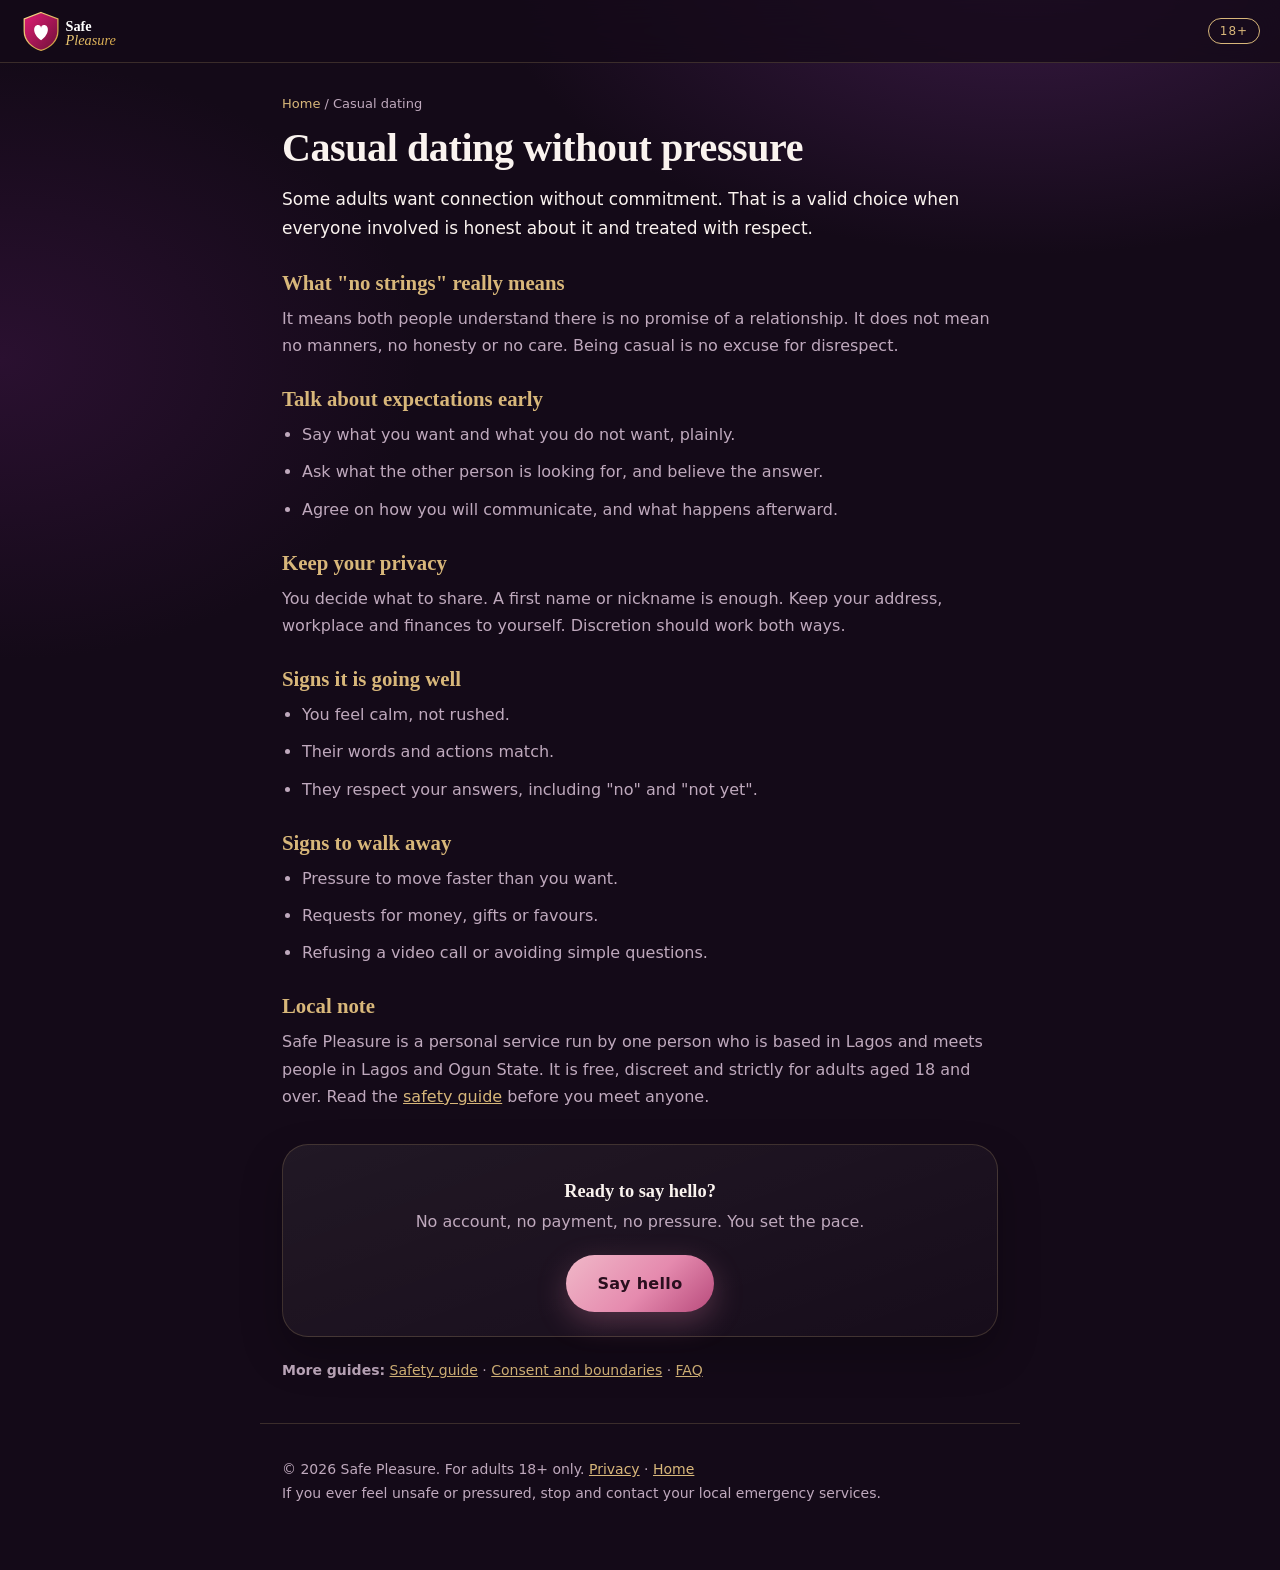
==== casual-dating-without-pressure.html @ 087320a8 "Add guide pages, FAQ and updated sitemap" ====
<!doctype html>
<html lang="en">
<head>
<meta charset="utf-8">
<meta name="viewport" content="width=device-width,initial-scale=1,viewport-fit=cover">
<title>Casual Dating Without Pressure | Safe Pleasure</title>
<meta name="description" content="What no-strings, casual dating honestly means for adult women, how to talk about expectations, and how to keep it respectful in Lagos and Ogun State.">
<meta name="theme-color" content="#140a18">
<link rel="canonical" href="https://safepleasure.com.ng/casual-dating-without-pressure.html">
<link rel="manifest" href="manifest.webmanifest">
<link rel="icon" href="icon.svg" type="image/svg+xml">
<link rel="apple-touch-icon" href="icon-192.png">
<link rel="stylesheet" href="style.css">
</head>
<body class="page">
<div class="appbar"><a href="index.html"><img src="logo.svg" alt="Safe Pleasure"></a><div class="right"><span class="badge">18+</span></div></div>
<main class="article">
<nav class="crumb"><a href="index.html">Home</a> / Casual dating</nav>
<h1>Casual dating without pressure</h1>
<p class="lead">Some adults want connection without commitment. That is a valid choice when everyone involved is honest about it and treated with respect.</p>
<h2>What "no strings" really means</h2>
<p>It means both people understand there is no promise of a relationship. It does not mean no manners, no honesty or no care. Being casual is no excuse for disrespect.</p>
<h2>Talk about expectations early</h2>
<ul>
<li>Say what you want and what you do not want, plainly.</li>
<li>Ask what the other person is looking for, and believe the answer.</li>
<li>Agree on how you will communicate, and what happens afterward.</li>
</ul>
<h2>Keep your privacy</h2>
<p>You decide what to share. A first name or nickname is enough. Keep your address, workplace and finances to yourself. Discretion should work both ways.</p>
<h2>Signs it is going well</h2>
<ul>
<li>You feel calm, not rushed.</li>
<li>Their words and actions match.</li>
<li>They respect your answers, including "no" and "not yet".</li>
</ul>
<h2>Signs to walk away</h2>
<ul>
<li>Pressure to move faster than you want.</li>
<li>Requests for money, gifts or favours.</li>
<li>Refusing a video call or avoiding simple questions.</li>
</ul>
<h2>Local note</h2>
<p>Safe Pleasure is a personal service run by one person who is based in Lagos and meets people in Lagos and Ogun State. It is free, discreet and strictly for adults aged 18 and over. Read the <a href="safety-guide.html">safety guide</a> before you meet anyone.</p>
<div class="cta card"><h3>Ready to say hello?</h3><p>No account, no payment, no pressure. You set the pace.</p><a class="btn" href="index.html#apply">Say hello</a></div>
<p class="more"><strong>More guides:</strong> <a href="safety-guide.html">Safety guide</a> &middot; <a href="consent-and-boundaries.html">Consent and boundaries</a> &middot; <a href="faq.html">FAQ</a></p>
</main>
<footer>
<p>&copy; 2026 Safe Pleasure. For adults 18+ only. <a href="privacy.html">Privacy</a> &middot; <a href="index.html">Home</a></p>
<p>If you ever feel unsafe or pressured, stop and contact your local emergency services.</p>
</footer>
</body>
</html>
---- style.css ----
:root{--bg:#140a18;--bg2:#241130;--gold:#d8b77a;--blush:#f0b8c8;--rose:#e58aae;--rose2:#b84b7c;--txt:#faf3ef;--mut:#bfa9bd;--line:rgba(216,183,122,.2)}
*{box-sizing:border-box;margin:0;-webkit-tap-highlight-color:transparent}
[hidden]{display:none!important}
html{scroll-behavior:smooth;scroll-padding-top:78px}
body{font:16px/1.7 system-ui,-apple-system,"Segoe UI",sans-serif;background:radial-gradient(900px 500px at 80% -5%,#3a1a45,transparent 60%),radial-gradient(700px 500px at 0% 40%,#2a1030,transparent 60%),var(--bg);background-attachment:fixed;color:var(--txt);padding-bottom:calc(92px + env(safe-area-inset-bottom));min-height:100vh}
body.locked{overflow:hidden}
a{color:var(--gold)}
::selection{background:var(--rose2);color:#fff}

/* splash */
#splash{position:fixed;inset:0;z-index:120;display:flex;align-items:center;justify-content:center;background:radial-gradient(800px 600px at 50% 38%,#3d1b48,#140a18 70%);transition:opacity .8s ease,visibility .8s}
#splash.out{opacity:0;visibility:hidden}
.sp-inner{text-align:center;padding:24px}
.sp-mark{width:120px;height:120px;overflow:visible;filter:drop-shadow(0 0 26px rgba(240,184,200,.4))}
.sp-shield{fill:rgba(229,138,174,.08);stroke:var(--gold);stroke-width:2.4;stroke-dasharray:310;stroke-dashoffset:310;animation:draw 1.5s ease forwards}
.sp-heart{fill:var(--blush);opacity:0;transform-box:fill-box;transform-origin:center;animation:pop .9s cubic-bezier(.2,.9,.3,1.3) .9s forwards,pulse 2.2s ease-in-out 1.9s infinite}
.sp-name{font:700 2.1rem Georgia,serif;margin-top:18px;opacity:0;animation:rise .9s ease 1.2s forwards}
.sp-name em{color:var(--gold)}
.sp-line{color:var(--mut);margin-top:10px;letter-spacing:.04em;opacity:0;animation:rise .9s ease 1.8s forwards}
@keyframes draw{to{stroke-dashoffset:0}}
@keyframes pop{from{opacity:0;transform:scale(.3)}to{opacity:1;transform:scale(1)}}
@keyframes pulse{50%{transform:scale(1.09)}}
@keyframes rise{from{opacity:0;transform:translateY(14px)}to{opacity:1;transform:none}}

/* app bar */
.appbar{position:sticky;top:0;z-index:40;display:flex;align-items:center;justify-content:space-between;gap:10px;padding:10px 20px;background:rgba(20,10,24,.78);backdrop-filter:blur(16px);-webkit-backdrop-filter:blur(16px);border-bottom:1px solid var(--line)}
.appbar img{height:42px;display:block}
.right{display:flex;align-items:center;gap:10px}
.badge{border:1px solid var(--gold);color:var(--gold);padding:2px 11px;border-radius:99px;font-size:12px;letter-spacing:.08em}
.mini{background:transparent;border:1px solid var(--blush);color:var(--blush);padding:5px 13px;border-radius:99px;font-size:13px;cursor:pointer}

/* layout */
main section,footer{max-width:760px;margin:auto;padding:34px 22px}
.eyebrow{display:block;color:var(--gold);font-size:12px;letter-spacing:.22em;text-transform:uppercase;margin-bottom:8px}
h1{font:700 clamp(2.3rem,9vw,3.6rem)/1.08 Georgia,serif;margin:12px 0 16px;letter-spacing:-.01em}
h1 em{font-style:italic;background:linear-gradient(120deg,var(--gold),var(--blush));-webkit-background-clip:text;background-clip:text;color:transparent}
h2{font:700 1.75rem/1.2 Georgia,serif;margin-bottom:18px}
.hero{padding-top:46px;min-height:78vh}
.hero .tag{color:var(--blush);font-size:12px;letter-spacing:.2em;text-transform:uppercase}
.hero p{color:var(--mut);max-width:520px;margin-bottom:28px;font-size:17px}
.hero>*{animation:rise .9s ease both}
.hero>*:nth-child(2){animation-delay:.12s}.hero>*:nth-child(3){animation-delay:.24s}.hero>*:nth-child(4){animation-delay:.36s}
.scroll-hint{margin-top:46px;width:22px;height:36px;border:1.5px solid var(--line);border-radius:12px;position:relative}
.scroll-hint span{position:absolute;left:50%;top:7px;width:3px;height:7px;margin-left:-1.5px;background:var(--gold);border-radius:2px;animation:dot 1.8s ease-in-out infinite}
@keyframes dot{0%{opacity:0;transform:translateY(0)}40%{opacity:1}100%{opacity:0;transform:translateY(12px)}}

/* buttons */
.btn{display:inline-block;background:linear-gradient(135deg,var(--blush),var(--rose) 55%,var(--rose2));color:#2a0f1e;border:0;padding:15px 32px;border-radius:99px;font-size:16px;font-weight:700;letter-spacing:.02em;cursor:pointer;text-decoration:none;box-shadow:0 10px 30px rgba(229,138,174,.28);transition:transform .2s,box-shadow .2s}
.btn:active{transform:scale(.97)}
.btn.alt{background:transparent;border:1px solid var(--mut);color:var(--txt);box-shadow:none}

/* cards */
.grid{display:grid;gap:16px;grid-template-columns:repeat(auto-fit,minmax(230px,1fr))}
.card{position:relative;background:linear-gradient(160deg,rgba(255,255,255,.06),rgba(255,255,255,.015));border:1px solid var(--line);border-radius:26px;padding:24px;box-shadow:0 18px 40px rgba(0,0,0,.25)}
.card h3{font:700 1.15rem Georgia,serif;margin:12px 0 6px}
.card p{color:var(--mut)}
.num{position:absolute;right:20px;top:16px;font:italic 1.6rem Georgia,serif;color:rgba(216,183,122,.35)}
.i{width:30px;height:30px;fill:none;stroke:var(--gold);stroke-width:1.5;stroke-linecap:round;stroke-linejoin:round}
.quote p{font:italic 1.15rem/1.7 Georgia,serif;color:var(--txt)}

/* scroll reveal */
.js .rv{opacity:0;transform:translateY(22px);transition:opacity .8s ease,transform .8s ease}
.js .rv.in{opacity:1;transform:none}

/* form */
form{display:grid;gap:16px}
label{font-size:13px;color:var(--mut);letter-spacing:.03em}
input,select,textarea{width:100%;padding:14px 16px;margin-top:5px;border-radius:16px;border:1px solid var(--line);background-color:rgba(255,255,255,.04);color:var(--txt);font:inherit}
select option{background:#241130;color:#fff}
input:focus,select:focus,textarea:focus{outline:none;border-color:var(--gold);box-shadow:0 0 0 3px rgba(216,183,122,.15)}
.chk{display:flex;gap:10px;align-items:flex-start;font-size:14px}.chk input{width:auto;margin-top:5px}
#formMsg{color:#ffa6c6;min-height:22px}
footer{color:var(--mut);font-size:14px;border-top:1px solid var(--line)}

/* tab bar */
.tabbar{position:fixed;left:12px;right:12px;bottom:calc(10px + env(safe-area-inset-bottom));z-index:50;display:flex;justify-content:space-around;background:rgba(28,14,34,.82);backdrop-filter:blur(18px);-webkit-backdrop-filter:blur(18px);border:1px solid var(--line);border-radius:26px;padding:8px 4px;box-shadow:0 14px 40px rgba(0,0,0,.45)}
.tabbar a{flex:1;text-align:center;font-size:11px;letter-spacing:.06em;color:var(--mut);text-decoration:none;padding:4px 0;transition:color .2s}
.tabbar .ti{display:block;margin:0 auto 2px;width:22px;height:22px;fill:none;stroke:currentColor;stroke-width:1.6;stroke-linecap:round;stroke-linejoin:round}
.tabbar a.on{color:var(--gold)}

/* age gate */
#gate{position:fixed;inset:0;z-index:99;background:rgba(14,6,18,.94);backdrop-filter:blur(8px);-webkit-backdrop-filter:blur(8px);display:flex;align-items:center;justify-content:center;padding:20px}
#gate .box{max-width:440px;text-align:center;background:linear-gradient(160deg,#2c1736,#1b0e22);border:1px solid var(--gold);border-radius:30px;padding:34px 28px;animation:rise .8s ease both}
#gate img{height:66px;margin-bottom:12px}
#gate h2{margin-bottom:8px}
#gate p{color:var(--mut);margin:10px 0 24px}
#gate .row{display:flex;gap:10px;justify-content:center;flex-wrap:wrap}

@media (prefers-reduced-motion:reduce){html{scroll-behavior:auto}.hero>*,.sp-name,.sp-line,.sp-shield,.sp-heart,#gate .box{animation-duration:.01s;animation-delay:0s}.sp-shield{stroke-dashoffset:0}.js .rv{opacity:1;transform:none;transition:none}.scroll-hint span{animation:none}}
#splash{animation:splashOut .8s ease 3.6s forwards}
@keyframes splashOut{to{opacity:0;visibility:hidden;pointer-events:none}}
#installBar{position:fixed;left:12px;right:12px;bottom:calc(88px + env(safe-area-inset-bottom));z-index:60;display:flex;align-items:center;gap:12px;padding:12px 14px;background:linear-gradient(160deg,#33193f,#1f0f27);border:1px solid var(--gold);border-radius:22px;box-shadow:0 14px 40px rgba(0,0,0,.5);animation:rise .6s ease both}
#installBar img{border-radius:10px;flex:none}
#installBar p{flex:1;font-size:13px;line-height:1.4;color:var(--txt)}
#installBar .btn{padding:10px 20px;font-size:14px;flex:none}
#installBar .x{background:none;border:0;color:var(--mut);font-size:24px;line-height:1;cursor:pointer;padding:0 4px}
.sp-shield{fill:url(#spg);stroke:#e8c36a}
.sp-heart{fill:#fff}

.about{display:flex;gap:20px;align-items:flex-start;flex-wrap:wrap}
.portrait{flex:0 0 190px;max-width:100%}
.portrait img{width:100%;aspect-ratio:4/5;object-fit:cover;object-position:top;border-radius:24px;border:1px solid var(--gold);box-shadow:0 14px 36px rgba(0,0,0,.4);display:block}
.about-text{flex:1;min-width:230px}
.about-text p{color:var(--mut);margin-bottom:12px}
.about-text .vc{color:var(--txt);border-left:2px solid var(--gold);padding-left:12px}
.check{list-style:none;padding:0;display:grid;gap:10px}
.check li{padding:13px 16px 13px 44px;position:relative;background:rgba(255,255,255,.04);border:1px solid var(--line);border-radius:16px;color:var(--txt)}
.check li::before{content:"";position:absolute;left:16px;top:50%;width:12px;height:7px;margin-top:-6px;border-left:2px solid var(--gold);border-bottom:2px solid var(--gold);transform:rotate(-45deg)}
.faq details{background:rgba(255,255,255,.04);border:1px solid var(--line);border-radius:16px;padding:14px 16px;margin-bottom:10px}
.faq summary{cursor:pointer;font-weight:600;list-style:none}
.faq summary::-webkit-details-marker{display:none}
.faq summary::after{content:"+";float:right;color:var(--gold);font-size:20px;line-height:1}
.faq details[open] summary::after{content:"\2212"}
.faq p{color:var(--mut);margin-top:10px}
.article{max-width:760px;margin:auto;padding:30px 22px}
.article h1{font:700 clamp(1.8rem,7vw,2.5rem)/1.15 Georgia,serif;margin:10px 0 14px}
.article h2{font:700 1.3rem Georgia,serif;color:var(--gold);margin:28px 0 10px}
.article p,.article li{color:var(--mut);margin-bottom:10px}
.article .lead{color:var(--txt);font-size:17px}
.article ul{padding-left:20px}
.article li strong{color:var(--txt)}
.crumb{font-size:13px;color:var(--mut)}
.crumb a{color:var(--gold);text-decoration:none}
.article .cta{margin-top:34px;text-align:center}
.article .cta .btn{margin-top:10px}
.more{margin-top:22px;font-size:14px}
.more a,.flinks a{color:var(--gold)}
.flinks{margin-bottom:8px}
body.page{padding-bottom:30px}
.guide-links{display:grid;gap:10px}
.guide-links a{display:block;padding:14px 18px;background:rgba(255,255,255,.04);border:1px solid var(--line);border-radius:16px;color:var(--txt);text-decoration:none}
.guide-links a span{display:block;color:var(--mut);font-size:14px}
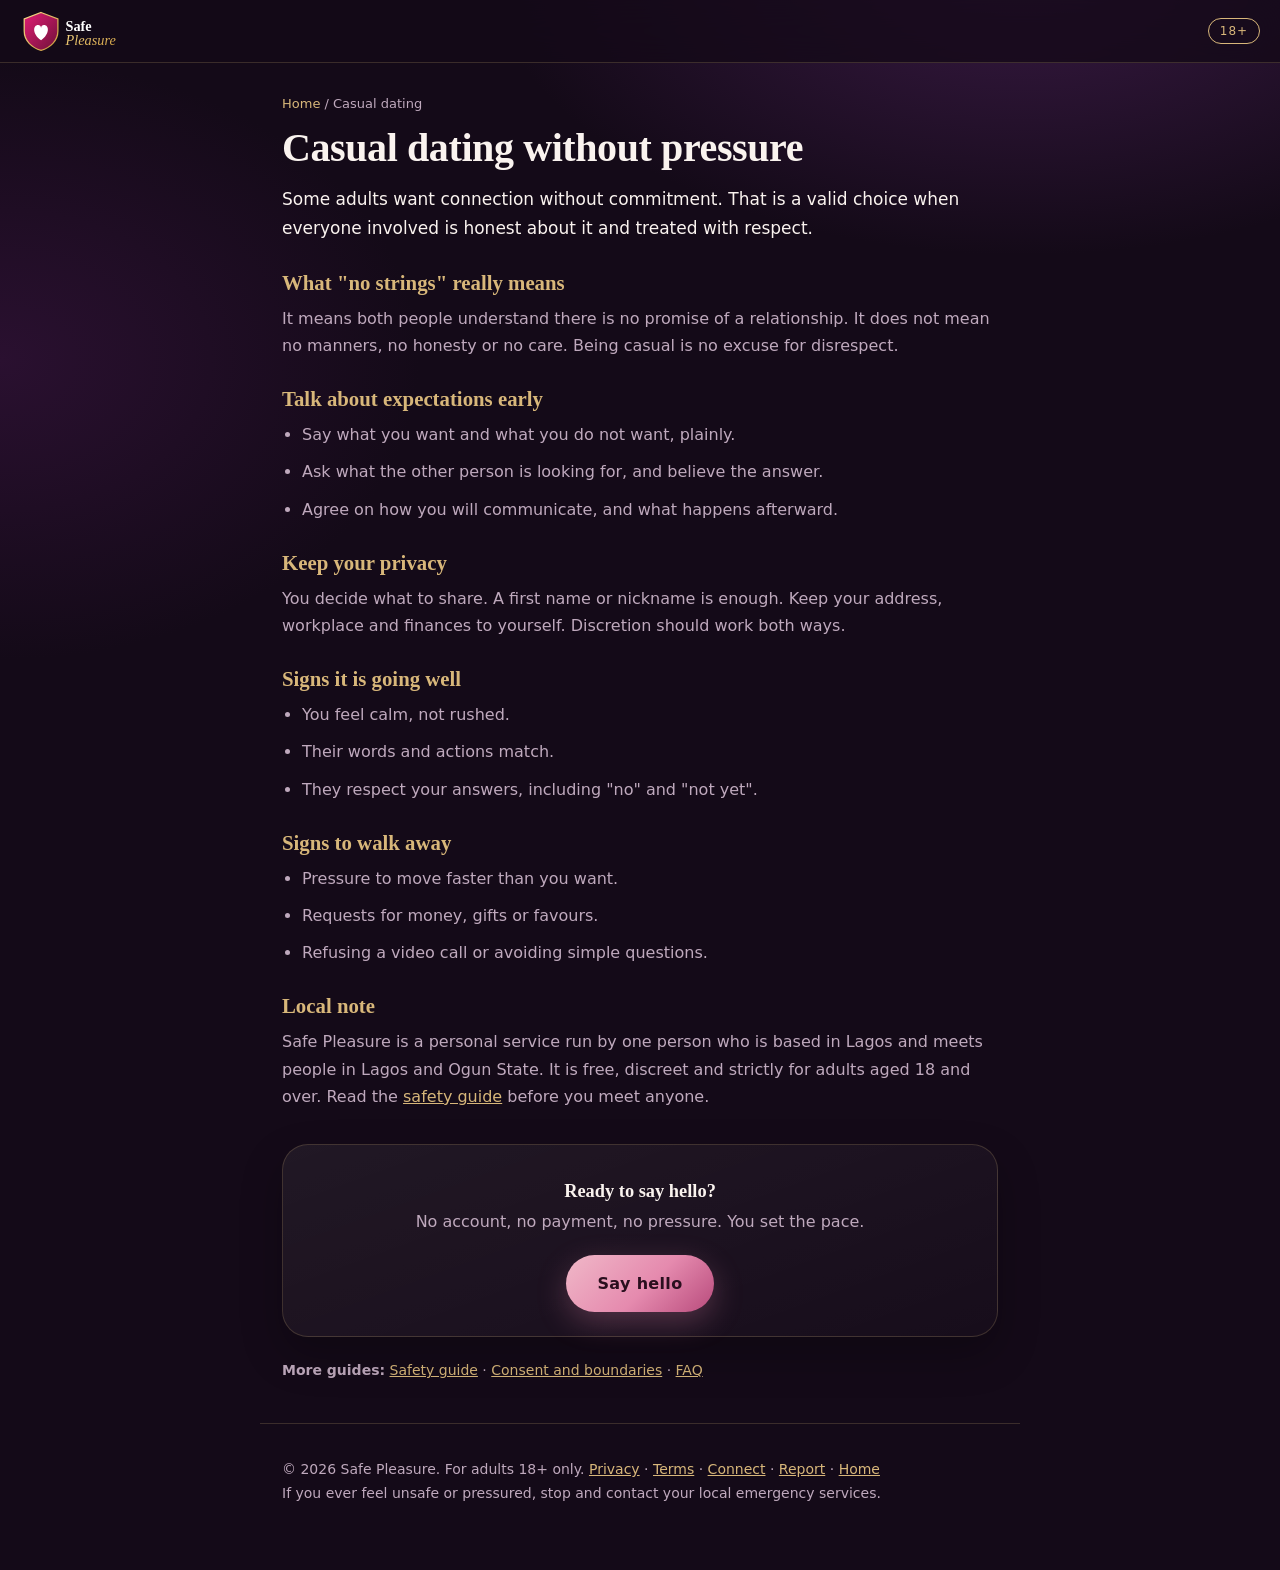
==== commit 31399361: "Switch contact to SimpleX, add terms/report/connect, tighten privacy" ====
--- a/casual-dating-without-pressure.html
+++ b/casual-dating-without-pressure.html
@@ -1,7 +1,7 @@
 <!doctype html>
 <html lang="en">
 <head>
-<meta charset="utf-8">
+<meta charset="utf-8"><meta http-equiv="Content-Security-Policy" content="default-src 'self'; script-src 'self'; style-src 'self'; img-src 'self' data:; manifest-src 'self'; connect-src 'self'; object-src 'none'; base-uri 'none'; form-action 'none'"><meta name="referrer" content="no-referrer">
 <meta name="viewport" content="width=device-width,initial-scale=1,viewport-fit=cover">
 <title>Casual Dating Without Pressure | Safe Pleasure</title>
 <meta name="description" content="What no-strings, casual dating honestly means for adult women, how to talk about expectations, and how to keep it respectful in Lagos and Ogun State.">
@@ -46,7 +46,7 @@
 <p class="more"><strong>More guides:</strong> <a href="safety-guide.html">Safety guide</a> &middot; <a href="consent-and-boundaries.html">Consent and boundaries</a> &middot; <a href="faq.html">FAQ</a></p>
 </main>
 <footer>
-<p>&copy; 2026 Safe Pleasure. For adults 18+ only. <a href="privacy.html">Privacy</a> &middot; <a href="index.html">Home</a></p>
+<p>&copy; 2026 Safe Pleasure. For adults 18+ only. <a href="privacy.html">Privacy</a> &middot; <a href="terms.html">Terms</a> &middot; <a href="connect.html">Connect</a> &middot; <a href="report.html">Report</a> &middot; <a href="index.html">Home</a></p>
 <p>If you ever feel unsafe or pressured, stop and contact your local emergency services.</p>
 </footer>
 </body>
--- a/style.css
+++ b/style.css
@@ -35,7 +35,7 @@
 h1{font:700 clamp(2.3rem,9vw,3.6rem)/1.08 Georgia,serif;margin:12px 0 16px;letter-spacing:-.01em}
 h1 em{font-style:italic;background:linear-gradient(120deg,var(--gold),var(--blush));-webkit-background-clip:text;background-clip:text;color:transparent}
 h2{font:700 1.75rem/1.2 Georgia,serif;margin-bottom:18px}
-.hero{padding-top:46px;min-height:78vh}
+.hero{padding-top:46px;min-height:56vh}
 .hero .tag{color:var(--blush);font-size:12px;letter-spacing:.2em;text-transform:uppercase}
 .hero p{color:var(--mut);max-width:520px;margin-bottom:28px;font-size:17px}
 .hero>*{animation:rise .9s ease both}
